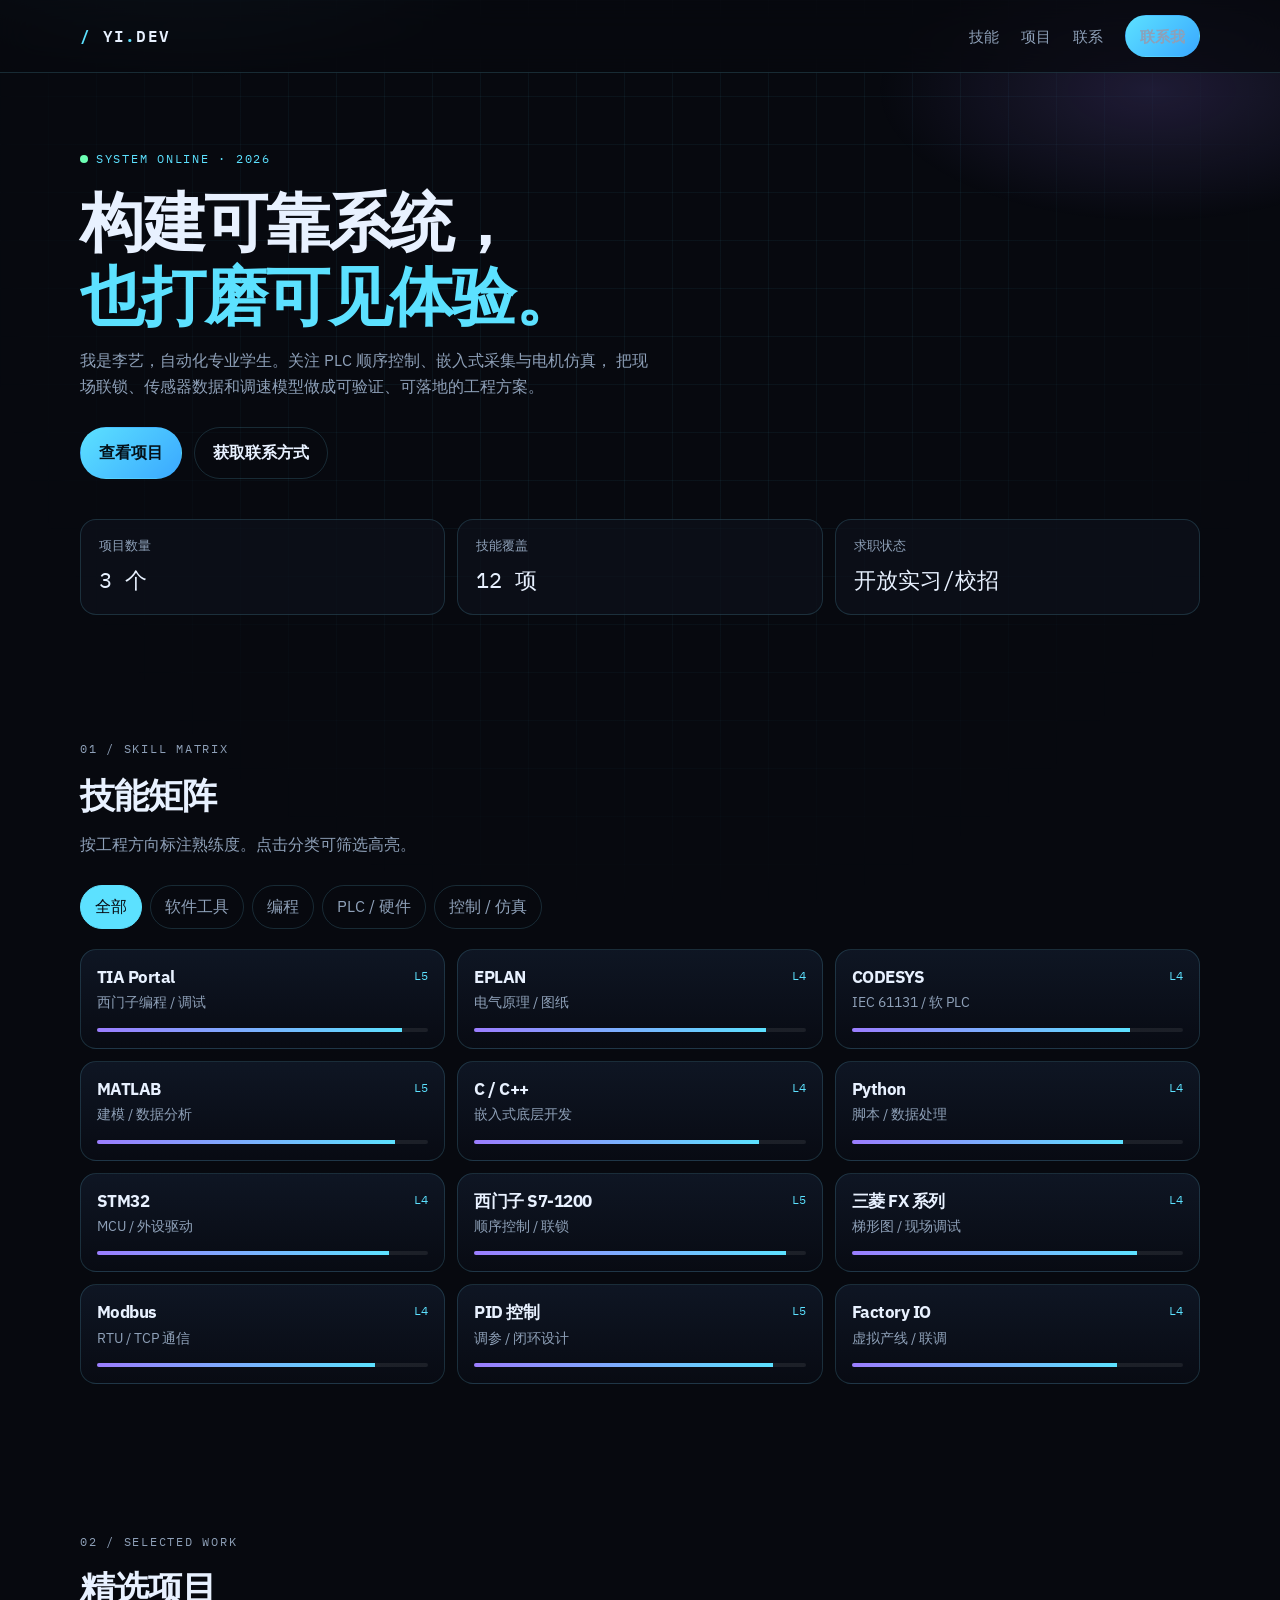
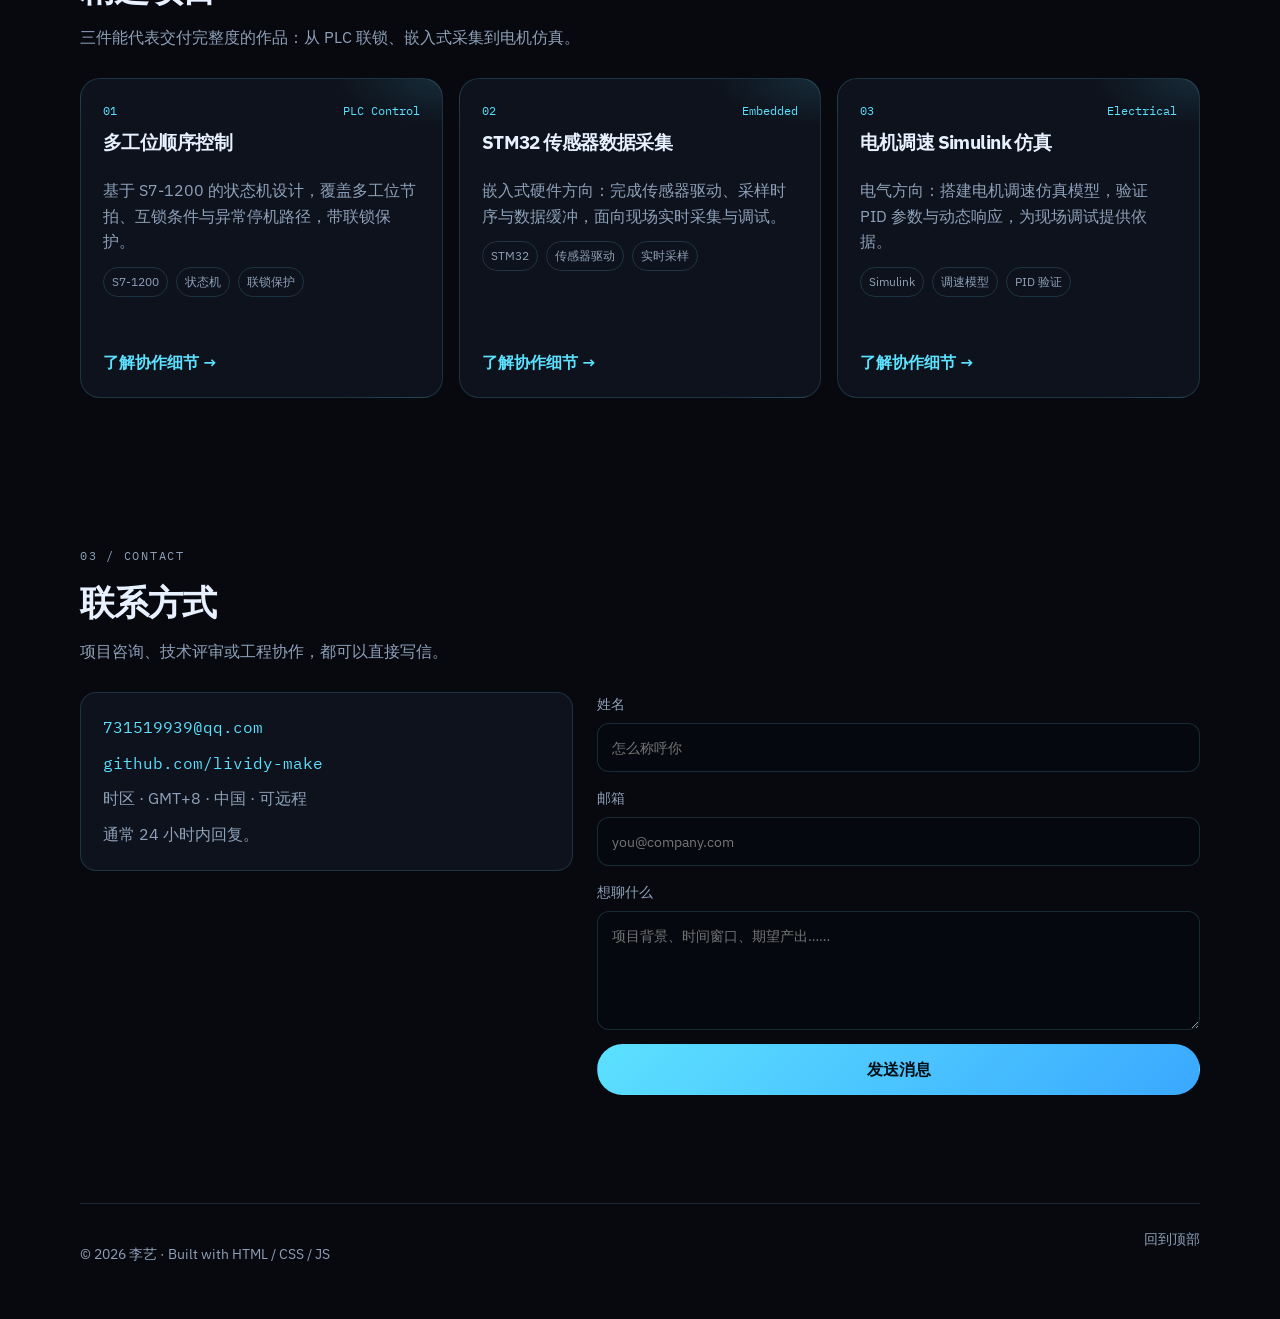
==== index.html @ 57c27c08 "Initial portfolio site" ====
<!DOCTYPE html>
<html lang="zh-CN">
  <head>
    <meta charset="UTF-8" />
    <meta name="viewport" content="width=device-width, initial-scale=1.0" />
    <title>李艺 · 工程师作品集</title>
    <meta
      name="description"
      content="深色科技风工程师作品集：技能矩阵、精选项目与联系方式。"
    />
    <link rel="preconnect" href="https://fonts.googleapis.com" />
    <link rel="preconnect" href="https://fonts.gstatic.com" crossorigin />
    <link
      href="https://fonts.googleapis.com/css2?family=IBM+Plex+Sans:wght@400;500;600;700&family=IBM+Plex+Mono:wght@400;500;600&display=swap"
      rel="stylesheet"
    />
    <link rel="stylesheet" href="css/style.css" />
  </head>
  <body>
    <div class="bg-grid" aria-hidden="true"></div>
    <div class="bg-glow" aria-hidden="true"></div>

    <header class="nav">
      <div class="nav__inner">
        <a class="logo" href="#top">
          <span class="logo__mark">/</span>
          YI<span class="logo__dot">.</span>DEV
        </a>
        <button
          class="nav__toggle"
          type="button"
          aria-expanded="false"
          aria-controls="site-menu"
          aria-label="打开菜单"
        >
          <span></span>
          <span></span>
          <span></span>
        </button>
        <nav id="site-menu" class="nav__links">
          <a href="#skills">技能</a>
          <a href="#projects">项目</a>
          <a href="#contact">联系</a>
          <a class="btn btn--sm" href="#contact">联系我</a>
        </nav>
      </div>
    </header>

    <main id="top">
      <section class="hero">
        <p class="eyebrow">
          <span class="pulse"></span>
          SYSTEM ONLINE · 2026
        </p>
        <h1>
          构建可靠系统，<br />
          <span class="accent">也打磨可见体验。</span>
        </h1>
        <p class="hero__lead">
          我是李艺，自动化专业学生。关注 PLC 顺序控制、嵌入式采集与电机仿真，
          把现场联锁、传感器数据和调速模型做成可验证、可落地的工程方案。
        </p>
        <div class="hero__actions">
          <a class="btn" href="#projects">查看项目</a>
          <a class="btn btn--ghost" href="#contact">获取联系方式</a>
        </div>
        <dl class="stats">
          <div>
            <dt>项目数量</dt>
            <dd>3 个</dd>
          </div>
          <div>
            <dt>技能覆盖</dt>
            <dd>12 项</dd>
          </div>
          <div>
            <dt>求职状态</dt>
            <dd>开放实习/校招</dd>
          </div>
        </dl>
      </section>

      <section id="skills" class="section">
        <header class="section__head">
          <p class="eyebrow">01 / SKILL MATRIX</p>
          <h2>技能矩阵</h2>
          <p>按工程方向标注熟练度。点击分类可筛选高亮。</p>
        </header>

        <div class="matrix-filters" role="tablist" aria-label="技能分类">
          <button class="chip is-active" data-filter="all" type="button">
            全部
          </button>
          <button class="chip" data-filter="software" type="button">软件工具</button>
          <button class="chip" data-filter="code" type="button">编程</button>
          <button class="chip" data-filter="plc" type="button">PLC / 硬件</button>
          <button class="chip" data-filter="control" type="button">控制 / 仿真</button>
        </div>

        <div class="matrix" id="skill-matrix">
          <article class="skill" data-cat="software" style="--lv: 92">
            <h3>TIA Portal</h3>
            <p>西门子编程 / 调试</p>
            <div class="bar" aria-hidden="true"><span></span></div>
            <span class="lv">L5</span>
          </article>
          <article class="skill" data-cat="software" style="--lv: 88">
            <h3>EPLAN</h3>
            <p>电气原理 / 图纸</p>
            <div class="bar" aria-hidden="true"><span></span></div>
            <span class="lv">L4</span>
          </article>
          <article class="skill" data-cat="software" style="--lv: 84">
            <h3>CODESYS</h3>
            <p>IEC 61131 / 软 PLC</p>
            <div class="bar" aria-hidden="true"><span></span></div>
            <span class="lv">L4</span>
          </article>
          <article class="skill" data-cat="control" style="--lv: 90">
            <h3>MATLAB</h3>
            <p>建模 / 数据分析</p>
            <div class="bar" aria-hidden="true"><span></span></div>
            <span class="lv">L5</span>
          </article>
          <article class="skill" data-cat="code" style="--lv: 86">
            <h3>C / C++</h3>
            <p>嵌入式底层开发</p>
            <div class="bar" aria-hidden="true"><span></span></div>
            <span class="lv">L4</span>
          </article>
          <article class="skill" data-cat="code" style="--lv: 82">
            <h3>Python</h3>
            <p>脚本 / 数据处理</p>
            <div class="bar" aria-hidden="true"><span></span></div>
            <span class="lv">L4</span>
          </article>
          <article class="skill" data-cat="plc" style="--lv: 88">
            <h3>STM32</h3>
            <p>MCU / 外设驱动</p>
            <div class="bar" aria-hidden="true"><span></span></div>
            <span class="lv">L4</span>
          </article>
          <article class="skill" data-cat="plc" style="--lv: 94">
            <h3>西门子 S7-1200</h3>
            <p>顺序控制 / 联锁</p>
            <div class="bar" aria-hidden="true"><span></span></div>
            <span class="lv">L5</span>
          </article>
          <article class="skill" data-cat="plc" style="--lv: 86">
            <h3>三菱 FX 系列</h3>
            <p>梯形图 / 现场调试</p>
            <div class="bar" aria-hidden="true"><span></span></div>
            <span class="lv">L4</span>
          </article>
          <article class="skill" data-cat="control" style="--lv: 84">
            <h3>Modbus</h3>
            <p>RTU / TCP 通信</p>
            <div class="bar" aria-hidden="true"><span></span></div>
            <span class="lv">L4</span>
          </article>
          <article class="skill" data-cat="control" style="--lv: 90">
            <h3>PID 控制</h3>
            <p>调参 / 闭环设计</p>
            <div class="bar" aria-hidden="true"><span></span></div>
            <span class="lv">L5</span>
          </article>
          <article class="skill" data-cat="control" style="--lv: 80">
            <h3>Factory IO</h3>
            <p>虚拟产线 / 联调</p>
            <div class="bar" aria-hidden="true"><span></span></div>
            <span class="lv">L4</span>
          </article>
        </div>
      </section>

      <section id="projects" class="section">
        <header class="section__head">
          <p class="eyebrow">02 / SELECTED WORK</p>
          <h2>精选项目</h2>
          <p>三件能代表交付完整度的作品：从 PLC 联锁、嵌入式采集到电机仿真。</p>
        </header>

        <div class="projects">
          <article class="card">
            <div class="card__meta">
              <span>01</span>
              <span>PLC Control</span>
            </div>
            <h3>多工位顺序控制</h3>
            <p>
              基于 S7-1200 的状态机设计，覆盖多工位节拍、互锁条件与异常停机路径，带联锁保护。
            </p>
            <ul>
              <li>S7-1200</li>
              <li>状态机</li>
              <li>联锁保护</li>
            </ul>
            <a class="card__link" href="project-plc.html">了解协作细节 →</a>
          </article>

          <article class="card">
            <div class="card__meta">
              <span>02</span>
              <span>Embedded</span>
            </div>
            <h3>STM32 传感器数据采集</h3>
            <p>
              嵌入式硬件方向：完成传感器驱动、采样时序与数据缓冲，面向现场实时采集与调试。
            </p>
            <ul>
              <li>STM32</li>
              <li>传感器驱动</li>
              <li>实时采样</li>
            </ul>
            <a class="card__link" href="project-stm32.html">了解协作细节 →</a>
          </article>

          <article class="card">
            <div class="card__meta">
              <span>03</span>
              <span>Electrical</span>
            </div>
            <h3>电机调速 Simulink 仿真</h3>
            <p>
              电气方向：搭建电机调速仿真模型，验证 PID 参数与动态响应，为现场调试提供依据。
            </p>
            <ul>
              <li>Simulink</li>
              <li>调速模型</li>
              <li>PID 验证</li>
            </ul>
            <a class="card__link" href="project-motor.html">了解协作细节 →</a>
          </article>
        </div>
      </section>

      <section id="contact" class="section contact">
        <header class="section__head">
          <p class="eyebrow">03 / CONTACT</p>
          <h2>联系方式</h2>
          <p>项目咨询、技术评审或工程协作，都可以直接写信。</p>
        </header>

        <div class="contact__grid">
          <aside class="contact__info">
            <a href="mailto:731519939@qq.com">731519939@qq.com</a>
            <a
              href="https://github.com/lividy-make"
              target="_blank"
              rel="noreferrer"
              >github.com/lividy-make</a
            >
            <p>时区 · GMT+8 · 中国 · 可远程</p>
            <p>通常 24 小时内回复。</p>
          </aside>

          <form
            class="form"
            id="contact-form"
            action="https://api.web3forms.com/submit"
            method="POST"
            novalidate
          >
            <input
              type="hidden"
              name="access_key"
              value="e20f7e79-90f9-4ce6-9cc5-791edea751f2"
            />
            <input
              type="checkbox"
              name="botcheck"
              class="form__honeypot"
              tabindex="-1"
              autocomplete="off"
              aria-hidden="true"
            />
            <label>
              姓名
              <input name="name" type="text" required placeholder="怎么称呼你" />
            </label>
            <label>
              邮箱
              <input
                name="email"
                type="email"
                required
                placeholder="you@company.com"
              />
            </label>
            <label>
              想聊什么
              <textarea
                name="message"
                rows="4"
                required
                placeholder="项目背景、时间窗口、期望产出……"
              ></textarea>
            </label>
            <button class="btn" type="submit">发送消息</button>
            <p class="form__status" role="status" aria-live="polite"></p>
          </form>
        </div>
      </section>
    </main>

    <footer class="footer">
      <p>© 2026 李艺 · Built with HTML / CSS / JS</p>
      <a href="#top">回到顶部</a>
    </footer>

    <script src="js/main.js"></script>
  </body>
</html>
---- css/style.css ----
:root {
  --bg: #07090f;
  --bg-2: #0d121c;
  --line: rgba(120, 220, 255, 0.16);
  --text: #e8f1ff;
  --muted: #8ea0b8;
  --cyan: #5ce1ff;
  --violet: #9b7dff;
  --ok: #6dffb4;
  --danger: #ff6b8a;
  --radius: 16px;
  --max: 1120px;
  --nav-h: 72px;
}

*,
*::before,
*::after {
  box-sizing: border-box;
}

html {
  scroll-behavior: smooth;
}

body {
  margin: 0;
  min-height: 100vh;
  font-family: "IBM Plex Sans", system-ui, sans-serif;
  color: var(--text);
  background: var(--bg);
  line-height: 1.6;
}

img,
svg {
  max-width: 100%;
}

a {
  color: inherit;
  text-decoration: none;
}

button,
input,
textarea {
  font: inherit;
  color: inherit;
}

.bg-grid,
.bg-glow {
  pointer-events: none;
  position: fixed;
  inset: 0;
  z-index: 0;
}

.bg-grid {
  background-image:
    linear-gradient(rgba(92, 225, 255, 0.05) 1px, transparent 1px),
    linear-gradient(90deg, rgba(92, 225, 255, 0.05) 1px, transparent 1px);
  background-size: 48px 48px;
  mask-image: radial-gradient(ellipse at 50% 20%, #000 35%, transparent 75%);
}

.bg-glow {
  background:
    radial-gradient(600px 280px at 15% -10%, rgba(92, 225, 255, 0.18), transparent 60%),
    radial-gradient(500px 240px at 90% 10%, rgba(155, 125, 255, 0.16), transparent 55%);
}

.nav,
main,
.footer {
  position: relative;
  z-index: 1;
}

.nav {
  position: sticky;
  top: 0;
  z-index: 30;
  backdrop-filter: blur(16px);
  background: rgba(7, 9, 15, 0.72);
  border-bottom: 1px solid var(--line);
}

.nav__inner,
.section,
.hero,
.footer {
  width: min(var(--max), calc(100% - 32px));
  margin-inline: auto;
}

.nav__inner {
  height: var(--nav-h);
  display: flex;
  align-items: center;
  justify-content: space-between;
  gap: 16px;
}

.logo {
  font-family: "IBM Plex Mono", monospace;
  font-weight: 600;
  letter-spacing: 0.08em;
}

.logo__mark,
.logo__dot,
.accent {
  color: var(--cyan);
}

.nav__links {
  display: flex;
  align-items: center;
  gap: 22px;
}

.nav__links a {
  color: var(--muted);
  font-size: 0.95rem;
}

.nav__links a:hover,
.nav__links a:focus-visible {
  color: var(--text);
}

.nav__toggle {
  display: none;
  width: 44px;
  height: 44px;
  border: 1px solid var(--line);
  border-radius: 10px;
  background: transparent;
  padding: 0;
  flex-direction: column;
  justify-content: center;
  align-items: center;
  gap: 5px;
}

.nav__toggle span {
  display: block;
  width: 18px;
  height: 1.5px;
  background: var(--text);
}

.btn {
  display: inline-flex;
  align-items: center;
  justify-content: center;
  padding: 12px 18px;
  border-radius: 999px;
  border: 1px solid transparent;
  background: linear-gradient(135deg, var(--cyan), #3aa8ff);
  color: #041018;
  font-weight: 600;
  cursor: pointer;
}

.btn--sm {
  padding: 8px 14px;
  font-size: 0.88rem;
}

.btn--ghost {
  background: transparent;
  border-color: var(--line);
  color: var(--text);
}

.btn:hover,
.btn:focus-visible {
  filter: brightness(1.08);
}

.hero {
  padding: 72px 0 48px;
}

.eyebrow {
  display: inline-flex;
  align-items: center;
  gap: 8px;
  font-family: "IBM Plex Mono", monospace;
  font-size: 0.78rem;
  letter-spacing: 0.14em;
  color: var(--cyan);
  margin: 0 0 16px;
}

.pulse {
  width: 8px;
  height: 8px;
  border-radius: 50%;
  background: var(--ok);
  box-shadow: 0 0 0 0 rgba(109, 255, 180, 0.7);
  animation: pulse 1.8s infinite;
}

@keyframes pulse {
  70% {
    box-shadow: 0 0 0 10px transparent;
  }
}

h1,
h2,
h3 {
  line-height: 1.15;
  margin: 0 0 12px;
  letter-spacing: -0.03em;
}

h1 {
  font-size: clamp(2.1rem, 5vw, 4rem);
  max-width: 16ch;
}

h2 {
  font-size: clamp(1.6rem, 3vw, 2.2rem);
}

.hero__lead,
.section__head p {
  max-width: 58ch;
  color: var(--muted);
}

.hero__actions {
  display: flex;
  flex-wrap: wrap;
  gap: 12px;
  margin: 28px 0 40px;
}

.stats {
  display: grid;
  grid-template-columns: repeat(3, minmax(0, 1fr));
  gap: 12px;
  margin: 0;
}

.stats > div {
  padding: 16px 18px;
  border: 1px solid var(--line);
  border-radius: var(--radius);
  background: rgba(13, 18, 28, 0.7);
}

.stats dt {
  font-size: 0.8rem;
  color: var(--muted);
}

.stats dd {
  margin: 6px 0 0;
  font-family: "IBM Plex Mono", monospace;
  font-size: 1.4rem;
}

.section,
#top {
  scroll-margin-top: calc(var(--nav-h) + 12px);
}

.section {
  padding: 72px 0;
}

.section__head {
  margin-bottom: 28px;
}

.matrix-filters {
  display: flex;
  flex-wrap: wrap;
  gap: 8px;
  margin-bottom: 20px;
}

.chip {
  border: 1px solid var(--line);
  background: transparent;
  color: var(--muted);
  border-radius: 999px;
  padding: 8px 14px;
  cursor: pointer;
}

.chip.is-active,
.chip:hover {
  color: var(--bg);
  background: var(--cyan);
  border-color: var(--cyan);
}

.matrix {
  display: grid;
  grid-template-columns: repeat(3, minmax(0, 1fr));
  gap: 12px;
}

.skill {
  position: relative;
  padding: 18px 16px 16px;
  border: 1px solid var(--line);
  border-radius: var(--radius);
  background: linear-gradient(180deg, rgba(16, 24, 38, 0.9), rgba(9, 12, 20, 0.9));
  transition: opacity 0.2s ease, transform 0.2s ease, border-color 0.2s ease;
}

.skill.is-dim {
  opacity: 0.28;
  transform: scale(0.98);
}

.skill:hover {
  border-color: rgba(92, 225, 255, 0.45);
}

.skill h3 {
  font-size: 1.05rem;
  margin-bottom: 4px;
}

.skill p {
  margin: 0 0 14px;
  color: var(--muted);
  font-size: 0.88rem;
}

.bar {
  height: 4px;
  border-radius: 99px;
  background: rgba(255, 255, 255, 0.08);
  overflow: hidden;
}

.bar span {
  display: block;
  height: 100%;
  width: calc(var(--lv) * 1%);
  background: linear-gradient(90deg, var(--violet), var(--cyan));
}

.lv {
  position: absolute;
  top: 16px;
  right: 16px;
  font-family: "IBM Plex Mono", monospace;
  font-size: 0.75rem;
  color: var(--cyan);
}

.projects {
  display: grid;
  grid-template-columns: repeat(3, minmax(0, 1fr));
  gap: 16px;
}

.card {
  display: flex;
  flex-direction: column;
  gap: 12px;
  padding: 22px;
  min-height: 320px;
  border-radius: 20px;
  border: 1px solid var(--line);
  background:
    radial-gradient(180px 80px at 100% 0%, rgba(92, 225, 255, 0.12), transparent 60%),
    var(--bg-2);
}

.card__meta {
  display: flex;
  justify-content: space-between;
  font-family: "IBM Plex Mono", monospace;
  font-size: 0.75rem;
  color: var(--cyan);
}

.card p {
  margin: 0;
  color: var(--muted);
}

.card ul {
  margin: 0;
  padding: 0;
  list-style: none;
  display: flex;
  flex-wrap: wrap;
  gap: 8px;
}

.card li {
  font-size: 0.78rem;
  padding: 4px 8px;
  border: 1px solid var(--line);
  border-radius: 999px;
  color: var(--muted);
}

.card__link {
  margin-top: auto;
  color: var(--cyan);
  font-weight: 600;
}

.contact__grid {
  display: grid;
  grid-template-columns: 0.9fr 1.1fr;
  gap: 24px;
  align-items: start;
}

.contact__info {
  display: grid;
  gap: 10px;
  padding: 22px;
  border: 1px solid var(--line);
  border-radius: var(--radius);
  background: var(--bg-2);
}

.contact__info a {
  color: var(--cyan);
  font-family: "IBM Plex Mono", monospace;
}

.contact__info p {
  margin: 0;
  color: var(--muted);
}

.form {
  display: grid;
  gap: 14px;
}

.form__honeypot {
  position: absolute;
  left: -9999px;
  opacity: 0;
  pointer-events: none;
  width: 0;
  height: 0;
}

.btn:disabled {
  opacity: 0.65;
  cursor: not-allowed;
  filter: none;
}

.form label {
  display: grid;
  gap: 8px;
  color: var(--muted);
  font-size: 0.9rem;
}

.form input,
.form textarea {
  width: 100%;
  border: 1px solid var(--line);
  border-radius: 12px;
  background: rgba(7, 9, 15, 0.8);
  padding: 12px 14px;
  outline: none;
}

.form input:focus,
.form textarea:focus {
  border-color: var(--cyan);
}

.form__status {
  min-height: 1.4em;
  margin: 0;
  color: var(--ok);
}

.form__status.is-error {
  color: var(--danger);
}

.footer {
  display: flex;
  justify-content: space-between;
  gap: 12px;
  padding: 24px 0 40px;
  color: var(--muted);
  font-size: 0.88rem;
  border-top: 1px solid var(--line);
}

/* —— Project detail page —— */
.project-page,
.project-hero,
.project-block,
.project-cta {
  width: min(var(--max), calc(100% - 32px));
  margin-inline: auto;
}

.project-hero {
  padding: 64px 0 24px;
}

.project-crumb {
  display: flex;
  flex-wrap: wrap;
  gap: 8px;
  margin: 0 0 18px;
  color: var(--muted);
  font-family: "IBM Plex Mono", monospace;
  font-size: 0.78rem;
}

.project-crumb a:hover,
.project-crumb a:focus-visible {
  color: var(--cyan);
}

.project-hero h1 {
  max-width: 18ch;
}

.project-tags {
  display: flex;
  flex-wrap: wrap;
  gap: 8px;
  margin-top: 22px;
}

.project-tags span {
  font-size: 0.78rem;
  padding: 4px 10px;
  border: 1px solid var(--line);
  border-radius: 999px;
  color: var(--muted);
}

.project-block {
  padding-top: 40px;
  padding-bottom: 24px;
  border-top: 1px solid var(--line);
}

.project-body {
  display: grid;
  gap: 14px;
  max-width: 68ch;
}

.project-body p {
  margin: 0;
  color: var(--muted);
}

.project-list {
  margin: 0;
  padding-left: 1.1em;
  color: var(--muted);
  display: grid;
  gap: 10px;
}

.tech-grid {
  display: grid;
  grid-template-columns: repeat(3, minmax(0, 1fr));
  gap: 12px;
  margin: 0;
}

.tech-grid > div {
  padding: 16px 18px;
  border: 1px solid var(--line);
  border-radius: var(--radius);
  background: rgba(13, 18, 28, 0.7);
}

.tech-grid dt {
  font-family: "IBM Plex Mono", monospace;
  font-size: 0.75rem;
  color: var(--cyan);
  margin-bottom: 8px;
}

.tech-grid dd {
  margin: 0;
  color: var(--text);
}

.challenge {
  padding: 18px 20px;
  border: 1px solid var(--line);
  border-radius: var(--radius);
  background: var(--bg-2);
}

.challenge h3 {
  font-size: 1.05rem;
  margin-bottom: 8px;
}

.challenge p {
  margin: 0;
  color: var(--muted);
}

.results {
  margin-bottom: 20px;
}

.project-cta {
  display: flex;
  flex-wrap: wrap;
  gap: 12px;
  padding: 32px 0 56px;
}

@media (max-width: 900px) {
  .matrix,
  .projects,
  .contact__grid,
  .tech-grid {
    grid-template-columns: 1fr 1fr;
  }
}

@media (max-width: 720px) {
  .nav__toggle {
    display: flex;
  }

  .nav__links {
    position: absolute;
    top: var(--nav-h);
    left: 0;
    right: 0;
    display: none;
    flex-direction: column;
    align-items: stretch;
    padding: 16px;
    background: rgba(7, 9, 15, 0.96);
    border-bottom: 1px solid var(--line);
  }

  .nav.is-open .nav__links {
    display: flex;
  }

  .stats,
  .matrix,
  .projects,
  .contact__grid,
  .tech-grid,
  .footer {
    grid-template-columns: 1fr;
  }

  .footer {
    display: grid;
  }

  h1 {
    max-width: none;
  }
}
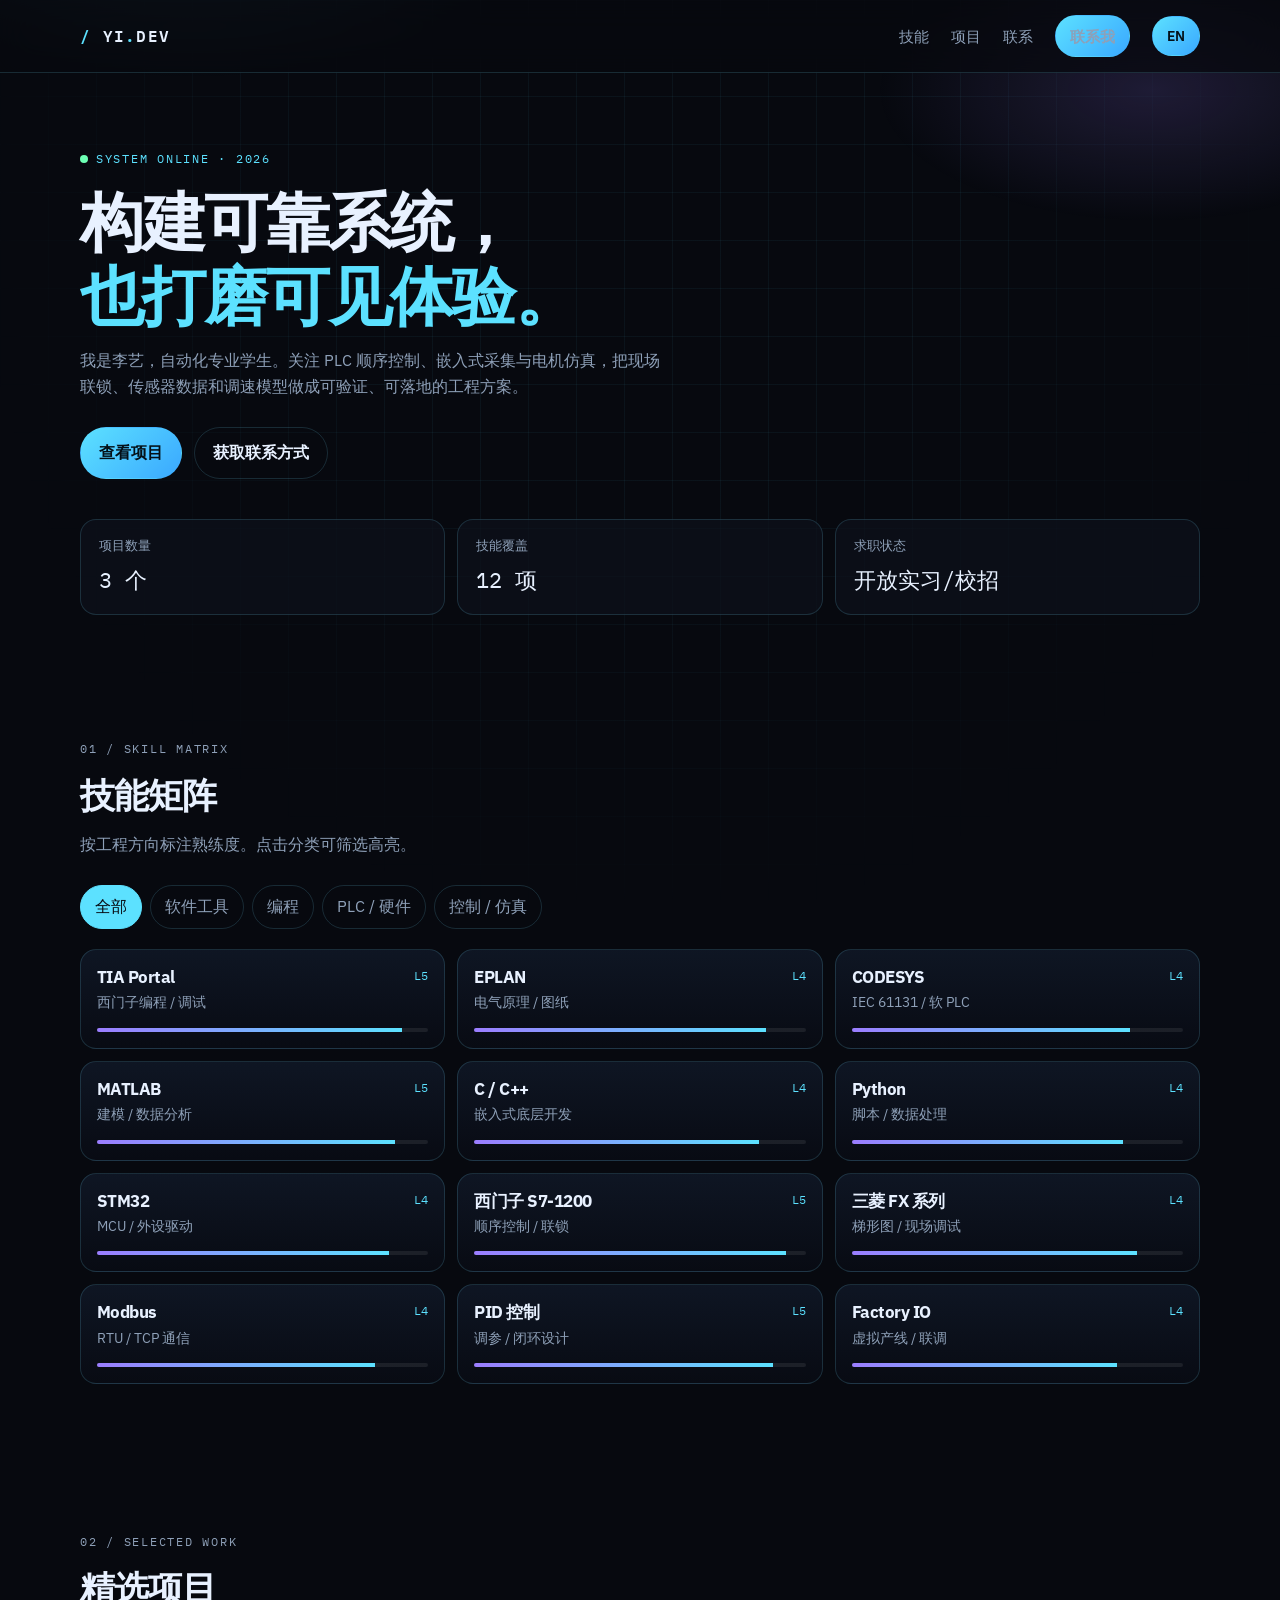
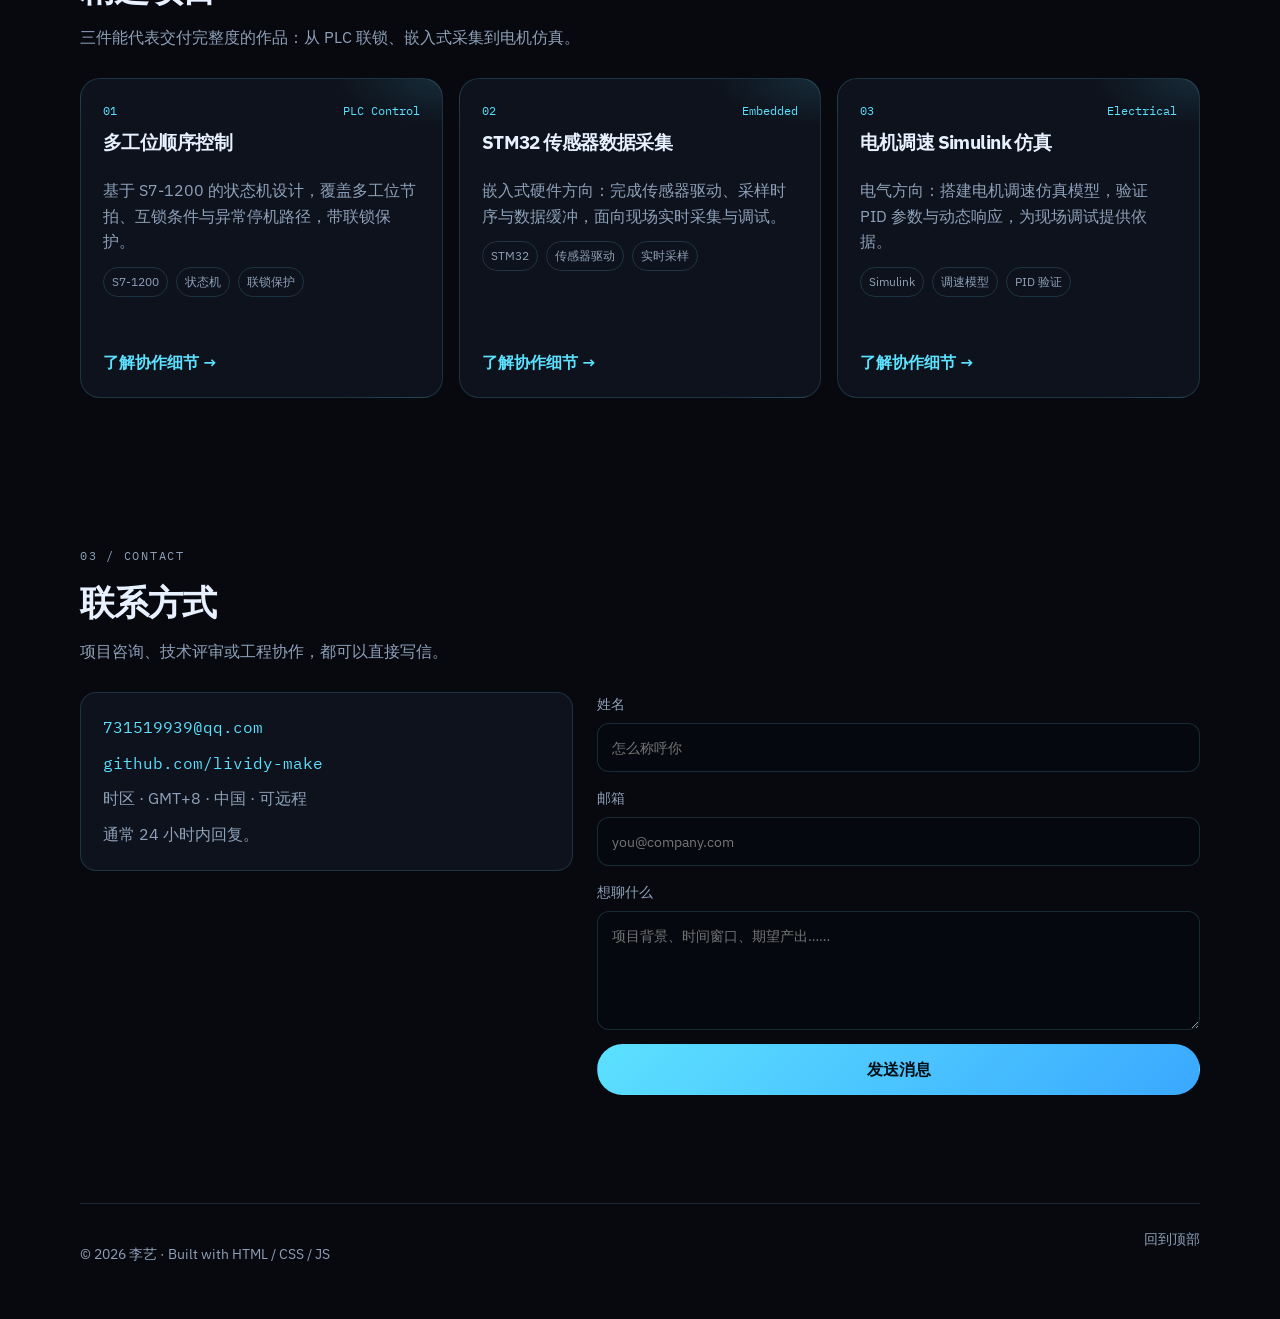
==== commit d355a8b7: "Add English translations for project detail pages" ====
--- a/index.html
+++ b/index.html
@@ -38,10 +38,11 @@
           <span></span>
         </button>
         <nav id="site-menu" class="nav__links">
-          <a href="#skills">技能</a>
-          <a href="#projects">项目</a>
-          <a href="#contact">联系</a>
-          <a class="btn btn--sm" href="#contact">联系我</a>
+          <a href="#skills" data-i18n="nav.skills">技能</a>
+          <a href="#projects" data-i18n="nav.projects">项目</a>
+          <a href="#contact" data-i18n="nav.contact">联系</a>
+          <a class="btn btn--sm" href="#contact" data-i18n="nav.cta">联系我</a>
+          <button id="lang-toggle" class="btn btn--sm" type="button">EN</button>
         </nav>
       </div>
     </header>
@@ -53,29 +54,33 @@
           SYSTEM ONLINE · 2026
         </p>
         <h1>
-          构建可靠系统，<br />
-          <span class="accent">也打磨可见体验。</span>
+          <span data-i18n="hero.title.line1">构建可靠系统，</span><br />
+          <span class="accent" data-i18n="hero.title.line2">也打磨可见体验。</span>
         </h1>
-        <p class="hero__lead">
+        <p class="hero__lead" data-i18n="hero.lead">
           我是李艺，自动化专业学生。关注 PLC 顺序控制、嵌入式采集与电机仿真，
           把现场联锁、传感器数据和调速模型做成可验证、可落地的工程方案。
         </p>
         <div class="hero__actions">
-          <a class="btn" href="#projects">查看项目</a>
-          <a class="btn btn--ghost" href="#contact">获取联系方式</a>
+          <a class="btn" href="#projects" data-i18n="hero.cta.projects"
+            >查看项目</a
+          >
+          <a class="btn btn--ghost" href="#contact" data-i18n="hero.cta.contact"
+            >获取联系方式</a
+          >
         </div>
         <dl class="stats">
           <div>
-            <dt>项目数量</dt>
-            <dd>3 个</dd>
+            <dt data-i18n="stats.projects.label">项目数量</dt>
+            <dd data-i18n="stats.projects.value">3 个</dd>
           </div>
           <div>
-            <dt>技能覆盖</dt>
-            <dd>12 项</dd>
+            <dt data-i18n="stats.skills.label">技能覆盖</dt>
+            <dd data-i18n="stats.skills.value">12 项</dd>
           </div>
           <div>
-            <dt>求职状态</dt>
-            <dd>开放实习/校招</dd>
+            <dt data-i18n="stats.status.label">求职状态</dt>
+            <dd data-i18n="stats.status.value">开放实习/校招</dd>
           </div>
         </dl>
       </section>
@@ -83,90 +88,123 @@
       <section id="skills" class="section">
         <header class="section__head">
           <p class="eyebrow">01 / SKILL MATRIX</p>
-          <h2>技能矩阵</h2>
-          <p>按工程方向标注熟练度。点击分类可筛选高亮。</p>
+          <h2 data-i18n="skills.title">技能矩阵</h2>
+          <p data-i18n="skills.desc">按工程方向标注熟练度。点击分类可筛选高亮。</p>
         </header>
 
         <div class="matrix-filters" role="tablist" aria-label="技能分类">
-          <button class="chip is-active" data-filter="all" type="button">
+          <button
+            class="chip is-active"
+            data-filter="all"
+            type="button"
+            data-i18n="skills.filter.all"
+          >
             全部
           </button>
-          <button class="chip" data-filter="software" type="button">软件工具</button>
-          <button class="chip" data-filter="code" type="button">编程</button>
-          <button class="chip" data-filter="plc" type="button">PLC / 硬件</button>
-          <button class="chip" data-filter="control" type="button">控制 / 仿真</button>
+          <button
+            class="chip"
+            data-filter="software"
+            type="button"
+            data-i18n="skills.filter.software"
+          >
+            软件工具
+          </button>
+          <button
+            class="chip"
+            data-filter="code"
+            type="button"
+            data-i18n="skills.filter.code"
+          >
+            编程
+          </button>
+          <button
+            class="chip"
+            data-filter="plc"
+            type="button"
+            data-i18n="skills.filter.plc"
+          >
+            PLC / 硬件
+          </button>
+          <button
+            class="chip"
+            data-filter="control"
+            type="button"
+            data-i18n="skills.filter.control"
+          >
+            控制 / 仿真
+          </button>
         </div>
 
         <div class="matrix" id="skill-matrix">
           <article class="skill" data-cat="software" style="--lv: 92">
             <h3>TIA Portal</h3>
-            <p>西门子编程 / 调试</p>
+            <p data-i18n="skill.tia.desc">西门子编程 / 调试</p>
             <div class="bar" aria-hidden="true"><span></span></div>
             <span class="lv">L5</span>
           </article>
           <article class="skill" data-cat="software" style="--lv: 88">
             <h3>EPLAN</h3>
-            <p>电气原理 / 图纸</p>
+            <p data-i18n="skill.eplan.desc">电气原理 / 图纸</p>
             <div class="bar" aria-hidden="true"><span></span></div>
             <span class="lv">L4</span>
           </article>
           <article class="skill" data-cat="software" style="--lv: 84">
             <h3>CODESYS</h3>
-            <p>IEC 61131 / 软 PLC</p>
+            <p data-i18n="skill.codesys.desc">IEC 61131 / 软 PLC</p>
             <div class="bar" aria-hidden="true"><span></span></div>
             <span class="lv">L4</span>
           </article>
           <article class="skill" data-cat="control" style="--lv: 90">
             <h3>MATLAB</h3>
-            <p>建模 / 数据分析</p>
+            <p data-i18n="skill.matlab.desc">建模 / 数据分析</p>
             <div class="bar" aria-hidden="true"><span></span></div>
             <span class="lv">L5</span>
           </article>
           <article class="skill" data-cat="code" style="--lv: 86">
             <h3>C / C++</h3>
-            <p>嵌入式底层开发</p>
+            <p data-i18n="skill.cpp.desc">嵌入式底层开发</p>
             <div class="bar" aria-hidden="true"><span></span></div>
             <span class="lv">L4</span>
           </article>
           <article class="skill" data-cat="code" style="--lv: 82">
             <h3>Python</h3>
-            <p>脚本 / 数据处理</p>
+            <p data-i18n="skill.python.desc">脚本 / 数据处理</p>
             <div class="bar" aria-hidden="true"><span></span></div>
             <span class="lv">L4</span>
           </article>
           <article class="skill" data-cat="plc" style="--lv: 88">
             <h3>STM32</h3>
-            <p>MCU / 外设驱动</p>
+            <p data-i18n="skill.stm32.desc">MCU / 外设驱动</p>
             <div class="bar" aria-hidden="true"><span></span></div>
             <span class="lv">L4</span>
           </article>
           <article class="skill" data-cat="plc" style="--lv: 94">
-            <h3>西门子 S7-1200</h3>
-            <p>顺序控制 / 联锁</p>
+            <h3 data-i18n="skill.s71200.name">西门子 S7-1200</h3>
+            <p data-i18n="skill.s71200.desc">顺序控制 / 联锁</p>
             <div class="bar" aria-hidden="true"><span></span></div>
             <span class="lv">L5</span>
           </article>
           <article class="skill" data-cat="plc" style="--lv: 86">
-            <h3>三菱 FX 系列</h3>
-            <p>梯形图 / 现场调试</p>
+            <h3 data-i18n="skill.mitsubishi.name">三菱 FX 系列</h3>
+            <p data-i18n="skill.mitsubishi.desc">梯形图 / 现场调试</p>
             <div class="bar" aria-hidden="true"><span></span></div>
             <span class="lv">L4</span>
           </article>
           <article class="skill" data-cat="control" style="--lv: 84">
             <h3>Modbus</h3>
-            <p>RTU / TCP 通信</p>
+            <p data-i18n="skill.modbus.desc">RTU / TCP 通信</p>
             <div class="bar" aria-hidden="true"><span></span></div>
             <span class="lv">L4</span>
           </article>
           <article class="skill" data-cat="control" style="--lv: 90">
-            <h3>PID 控制</h3>
-            <p>调参 / 闭环设计</p>
+            <h3 data-i18n="skill.pid.name">PID 控制</h3>
+            <p data-i18n="skill.pid.desc">调参 / 闭环设计</p>
             <div class="bar" aria-hidden="true"><span></span></div>
             <span class="lv">L5</span>
           </article>
           <article class="skill" data-cat="control" style="--lv: 80">
             <h3>Factory IO</h3>
-            <p>虚拟产线 / 联调</p>
+            <p data-i18n="skill.factoryio.desc">虚拟产线 / 联调</p>
             <div class="bar" aria-hidden="true"><span></span></div>
             <span class="lv">L4</span>
           </article>
@@ -176,8 +214,10 @@
       <section id="projects" class="section">
         <header class="section__head">
           <p class="eyebrow">02 / SELECTED WORK</p>
-          <h2>精选项目</h2>
-          <p>三件能代表交付完整度的作品：从 PLC 联锁、嵌入式采集到电机仿真。</p>
+          <h2 data-i18n="projects.title">精选项目</h2>
+          <p data-i18n="projects.desc">
+            三件能代表交付完整度的作品：从 PLC 联锁、嵌入式采集到电机仿真。
+          </p>
         </header>
 
         <div class="projects">
@@ -186,16 +226,21 @@
               <span>01</span>
               <span>PLC Control</span>
             </div>
-            <h3>多工位顺序控制</h3>
-            <p>
+            <h3 data-i18n="project.plc.title">多工位顺序控制</h3>
+            <p data-i18n="project.plc.desc">
               基于 S7-1200 的状态机设计，覆盖多工位节拍、互锁条件与异常停机路径，带联锁保护。
             </p>
             <ul>
               <li>S7-1200</li>
-              <li>状态机</li>
-              <li>联锁保护</li>
+              <li data-i18n="project.plc.tag2">状态机</li>
+              <li data-i18n="project.plc.tag3">联锁保护</li>
             </ul>
-            <a class="card__link" href="project-plc.html">了解协作细节 →</a>
+            <a
+              class="card__link"
+              href="project-plc.html"
+              data-i18n="project.plc.link"
+              >了解协作细节 →</a
+            >
           </article>
 
           <article class="card">
@@ -203,16 +248,21 @@
               <span>02</span>
               <span>Embedded</span>
             </div>
-            <h3>STM32 传感器数据采集</h3>
-            <p>
+            <h3 data-i18n="project.stm32.title">STM32 传感器数据采集</h3>
+            <p data-i18n="project.stm32.desc">
               嵌入式硬件方向：完成传感器驱动、采样时序与数据缓冲，面向现场实时采集与调试。
             </p>
             <ul>
               <li>STM32</li>
-              <li>传感器驱动</li>
-              <li>实时采样</li>
+              <li data-i18n="project.stm32.tag2">传感器驱动</li>
+              <li data-i18n="project.stm32.tag3">实时采样</li>
             </ul>
-            <a class="card__link" href="project-stm32.html">了解协作细节 →</a>
+            <a
+              class="card__link"
+              href="project-stm32.html"
+              data-i18n="project.stm32.link"
+              >了解协作细节 →</a
+            >
           </article>
 
           <article class="card">
@@ -220,16 +270,21 @@
               <span>03</span>
               <span>Electrical</span>
             </div>
-            <h3>电机调速 Simulink 仿真</h3>
-            <p>
+            <h3 data-i18n="project.motor.title">电机调速 Simulink 仿真</h3>
+            <p data-i18n="project.motor.desc">
               电气方向：搭建电机调速仿真模型，验证 PID 参数与动态响应，为现场调试提供依据。
             </p>
             <ul>
               <li>Simulink</li>
-              <li>调速模型</li>
-              <li>PID 验证</li>
+              <li data-i18n="project.motor.tag2">调速模型</li>
+              <li data-i18n="project.motor.tag3">PID 验证</li>
             </ul>
-            <a class="card__link" href="project-motor.html">了解协作细节 →</a>
+            <a
+              class="card__link"
+              href="project-motor.html"
+              data-i18n="project.motor.link"
+              >了解协作细节 →</a
+            >
           </article>
         </div>
       </section>
@@ -237,8 +292,10 @@
       <section id="contact" class="section contact">
         <header class="section__head">
           <p class="eyebrow">03 / CONTACT</p>
-          <h2>联系方式</h2>
-          <p>项目咨询、技术评审或工程协作，都可以直接写信。</p>
+          <h2 data-i18n="contact.title">联系方式</h2>
+          <p data-i18n="contact.desc">
+            项目咨询、技术评审或工程协作，都可以直接写信。
+          </p>
         </header>
 
         <div class="contact__grid">
@@ -250,8 +307,8 @@
               rel="noreferrer"
               >github.com/lividy-make</a
             >
-            <p>时区 · GMT+8 · 中国 · 可远程</p>
-            <p>通常 24 小时内回复。</p>
+            <p data-i18n="contact.timezone">时区 · GMT+8 · 中国 · 可远程</p>
+            <p data-i18n="contact.reply">通常 24 小时内回复。</p>
           </aside>
 
           <form
@@ -264,7 +321,7 @@
             <input
               type="hidden"
               name="access_key"
-              value="e20f7e79-90f9-4ce6-9cc5-791edea751f2"
+              value="c559de75-bd03-44d0-bc16-7fa59b1bfb9b"
             />
             <input
               type="checkbox"
@@ -275,28 +332,37 @@
               aria-hidden="true"
             />
             <label>
-              姓名
-              <input name="name" type="text" required placeholder="怎么称呼你" />
+              <span data-i18n="form.name">姓名</span>
+              <input
+                name="name"
+                type="text"
+                required
+                placeholder="怎么称呼你"
+                data-i18n-placeholder="form.name.placeholder"
+              />
             </label>
             <label>
-              邮箱
+              <span data-i18n="form.email">邮箱</span>
               <input
-                name="email"
+                name="replyto"
                 type="email"
                 required
                 placeholder="you@company.com"
               />
             </label>
             <label>
-              想聊什么
+              <span data-i18n="form.message">想聊什么</span>
               <textarea
                 name="message"
                 rows="4"
                 required
                 placeholder="项目背景、时间窗口、期望产出……"
+                data-i18n-placeholder="form.message.placeholder"
               ></textarea>
             </label>
-            <button class="btn" type="submit">发送消息</button>
+            <button class="btn" type="submit" data-i18n="form.submit">
+              发送消息
+            </button>
             <p class="form__status" role="status" aria-live="polite"></p>
           </form>
         </div>
@@ -304,10 +370,11 @@
     </main>
 
     <footer class="footer">
-      <p>© 2026 李艺 · Built with HTML / CSS / JS</p>
-      <a href="#top">回到顶部</a>
+      <p data-i18n="footer.copy">© 2026 李艺 · Built with HTML / CSS / JS</p>
+      <a href="#top" data-i18n="footer.top">回到顶部</a>
     </footer>
 
+    <script src="js/i18n.js"></script>
     <script src="js/main.js"></script>
   </body>
 </html>
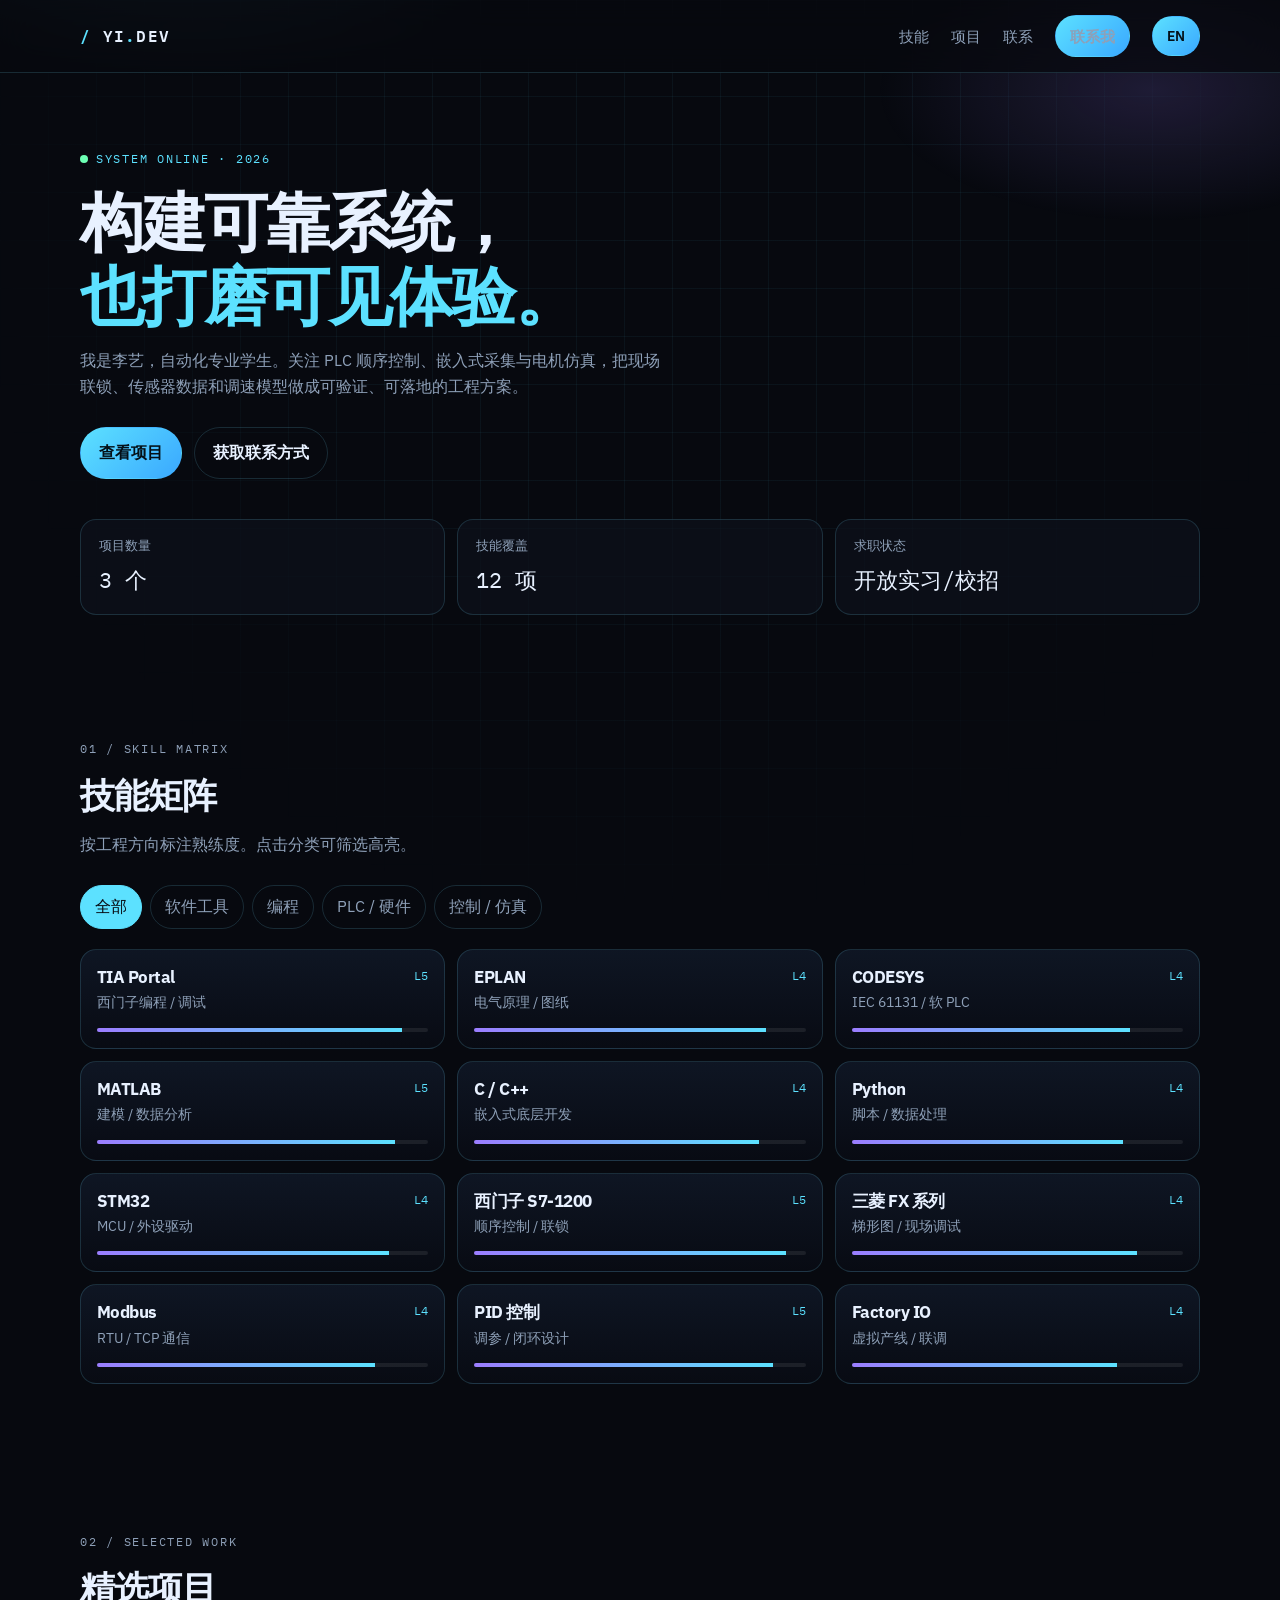
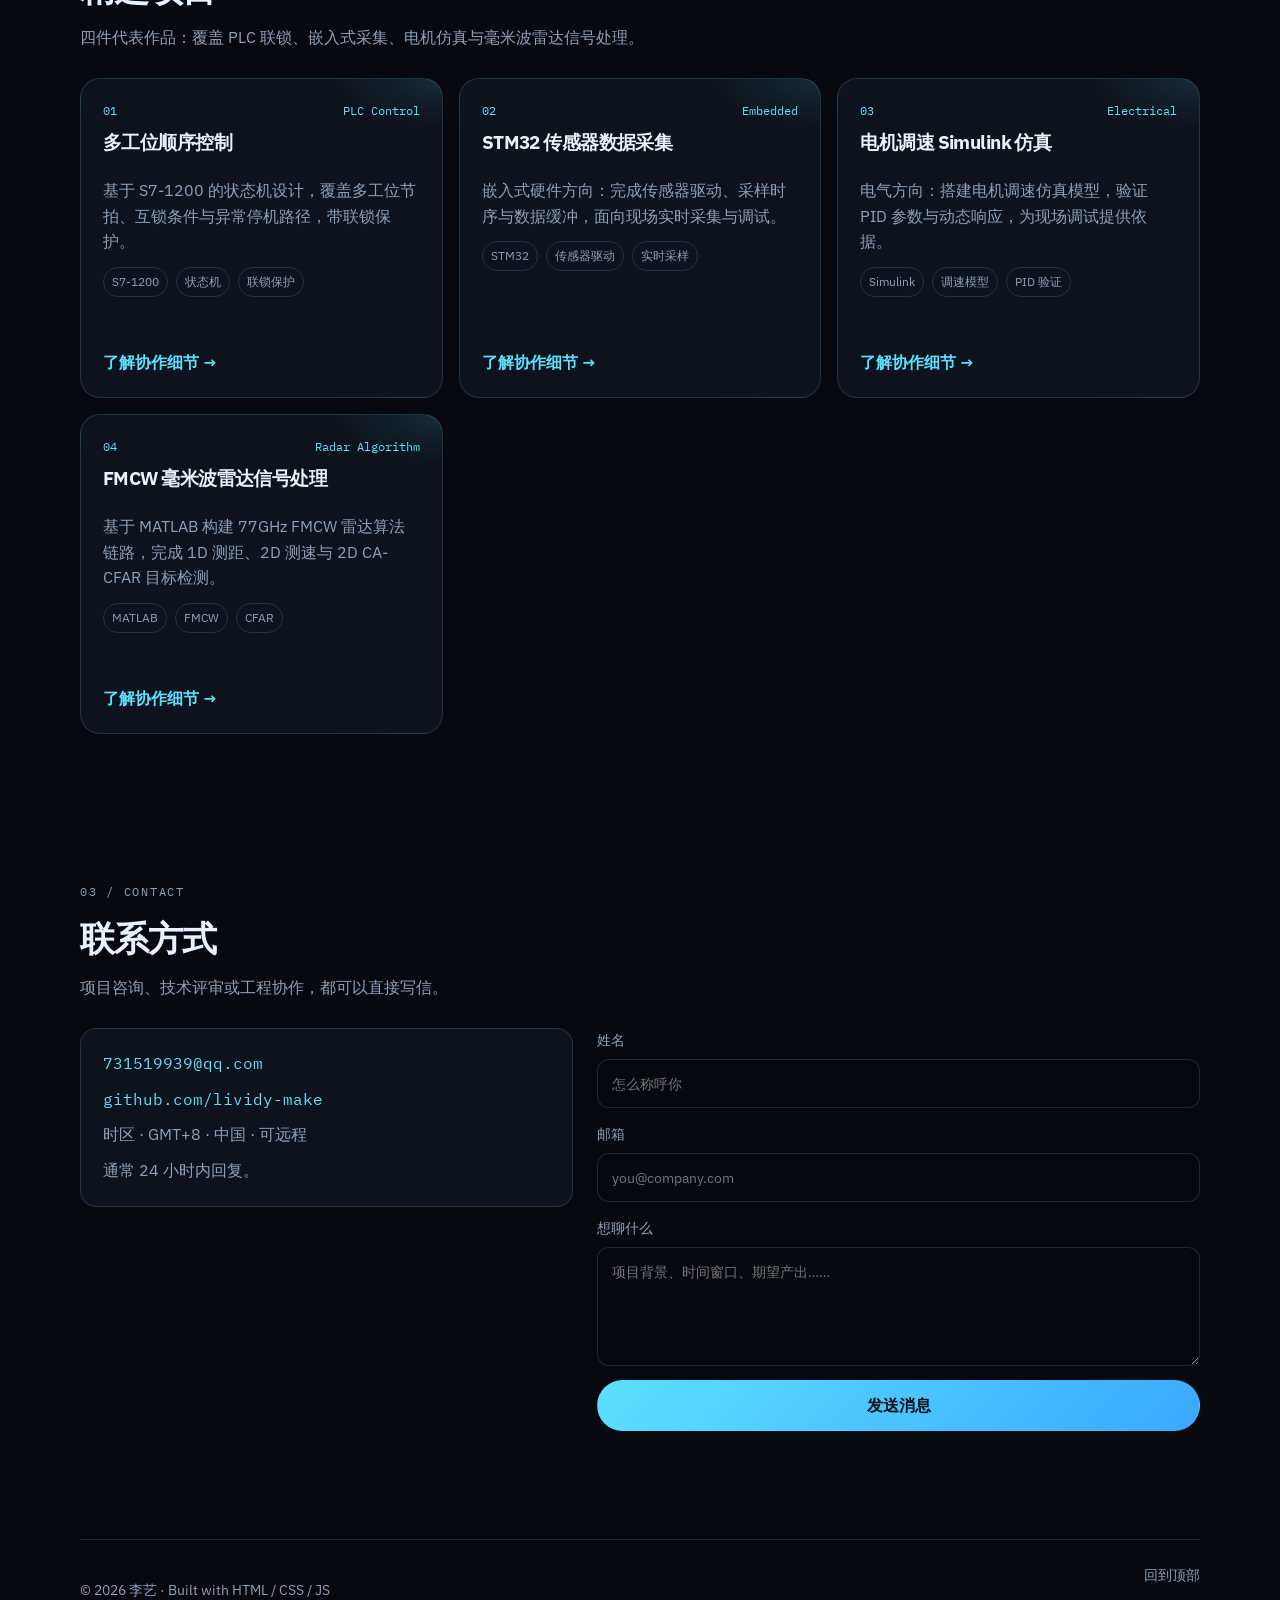
==== commit df9edace: "Add radar project" ====
--- a/index.html
+++ b/index.html
@@ -216,7 +216,7 @@
           <p class="eyebrow">02 / SELECTED WORK</p>
           <h2 data-i18n="projects.title">精选项目</h2>
           <p data-i18n="projects.desc">
-            三件能代表交付完整度的作品：从 PLC 联锁、嵌入式采集到电机仿真。
+            四件代表作品：覆盖 PLC 联锁、嵌入式采集、电机仿真与毫米波雷达信号处理。
           </p>
         </header>
 
@@ -283,6 +283,29 @@
               class="card__link"
               href="project-motor.html"
               data-i18n="project.motor.link"
+              >了解协作细节 →</a
+            >
+          </article>
+
+          <article class="card">
+            <div class="card__meta">
+              <span>04</span>
+              <span>Radar Algorithm</span>
+            </div>
+            <h3 data-i18n="project.radar.title">FMCW 毫米波雷达信号处理</h3>
+            <p data-i18n="project.radar.desc">
+              基于 MATLAB 构建 77GHz FMCW 雷达算法链路，完成 1D 测距、2D 测速与 2D
+              CA-CFAR 目标检测。
+            </p>
+            <ul>
+              <li>MATLAB</li>
+              <li data-i18n="project.radar.tag2">FMCW</li>
+              <li data-i18n="project.radar.tag3">CFAR</li>
+            </ul>
+            <a
+              class="card__link"
+              href="project-radar.html"
+              data-i18n="project.radar.link"
               >了解协作细节 →</a
             >
           </article>
--- a/css/style.css
+++ b/css/style.css
@@ -629,6 +629,34 @@
   padding: 32px 0 56px;
 }
 
+.project-figures {
+  display: grid;
+  gap: 28px;
+  margin-top: 28px;
+}
+
+.project-figures figure {
+  margin: 0;
+  text-align: center;
+}
+
+.project-figures img {
+  display: block;
+  width: 100%;
+  max-width: 880px;
+  margin-inline: auto;
+  border-radius: var(--radius);
+  border: 1px solid var(--line);
+  background: var(--bg-2);
+}
+
+.project-figures figcaption {
+  margin-top: 12px;
+  color: var(--muted);
+  font-size: 0.9rem;
+  line-height: 1.5;
+}
+
 @media (max-width: 900px) {
   .matrix,
   .projects,
